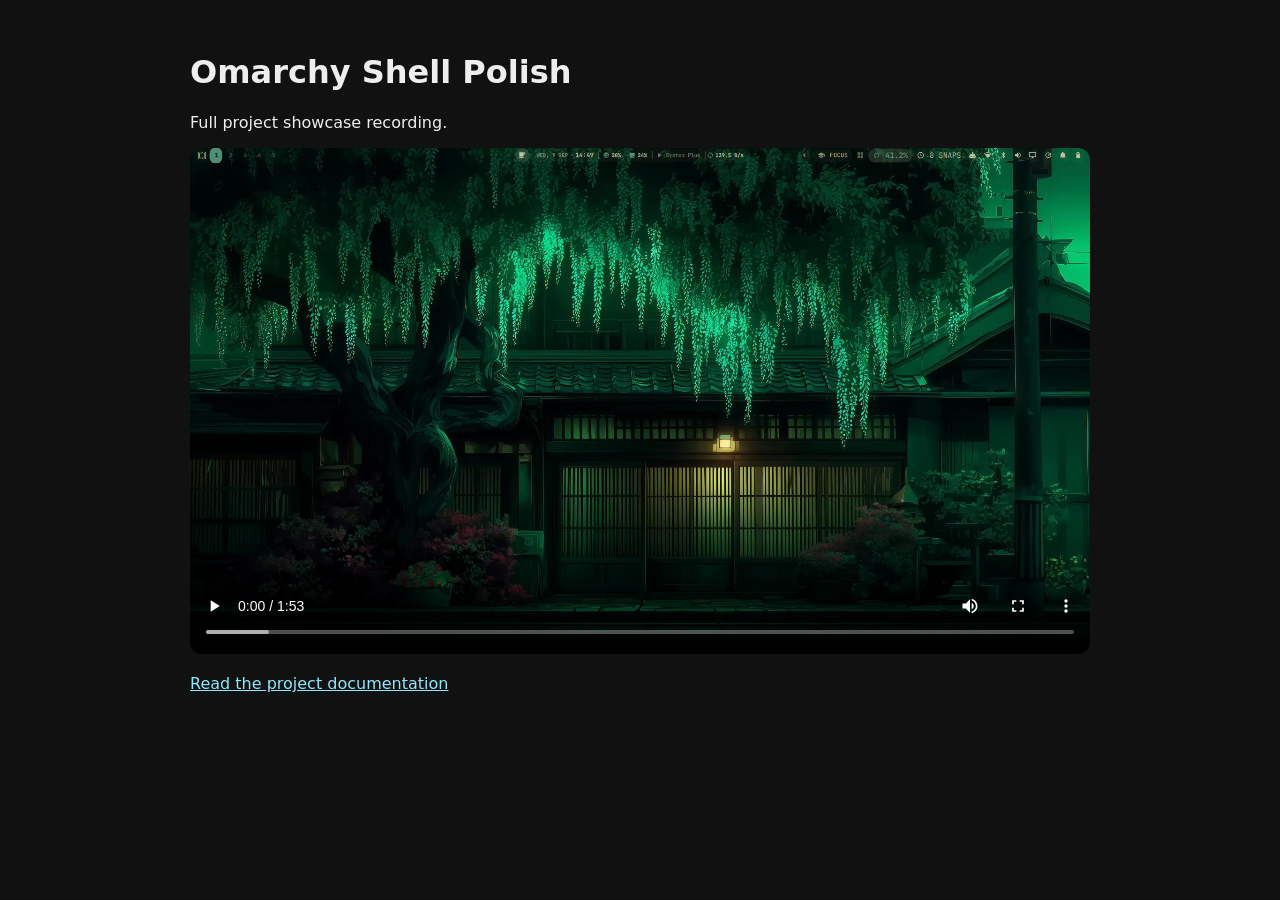
==== index.html @ e7af5253 "docs: add GitHub Pages showcase Co-authored-by: Copilot <223556219+Copilot@users.noreply.github.com>" ====
<!doctype html><html><head><meta charset="utf-8"><meta name="viewport" content="width=device-width,initial-scale=1"><title>Omarchy Shell Polish Showcase</title><style>body{font:16px system-ui;background:#111;color:#eee;max-width:900px;margin:auto;padding:32px}video{width:100%;border-radius:12px}a{color:#8be9fd}</style></head><body><h1>Omarchy Shell Polish</h1><p>Full project showcase recording.</p><video controls preload="metadata" playsinline><source src="assets/showcase/omarchy_intro_showcase.webm" type="video/webm"></video><p><a href="README.md">Read the project documentation</a></p></body></html>
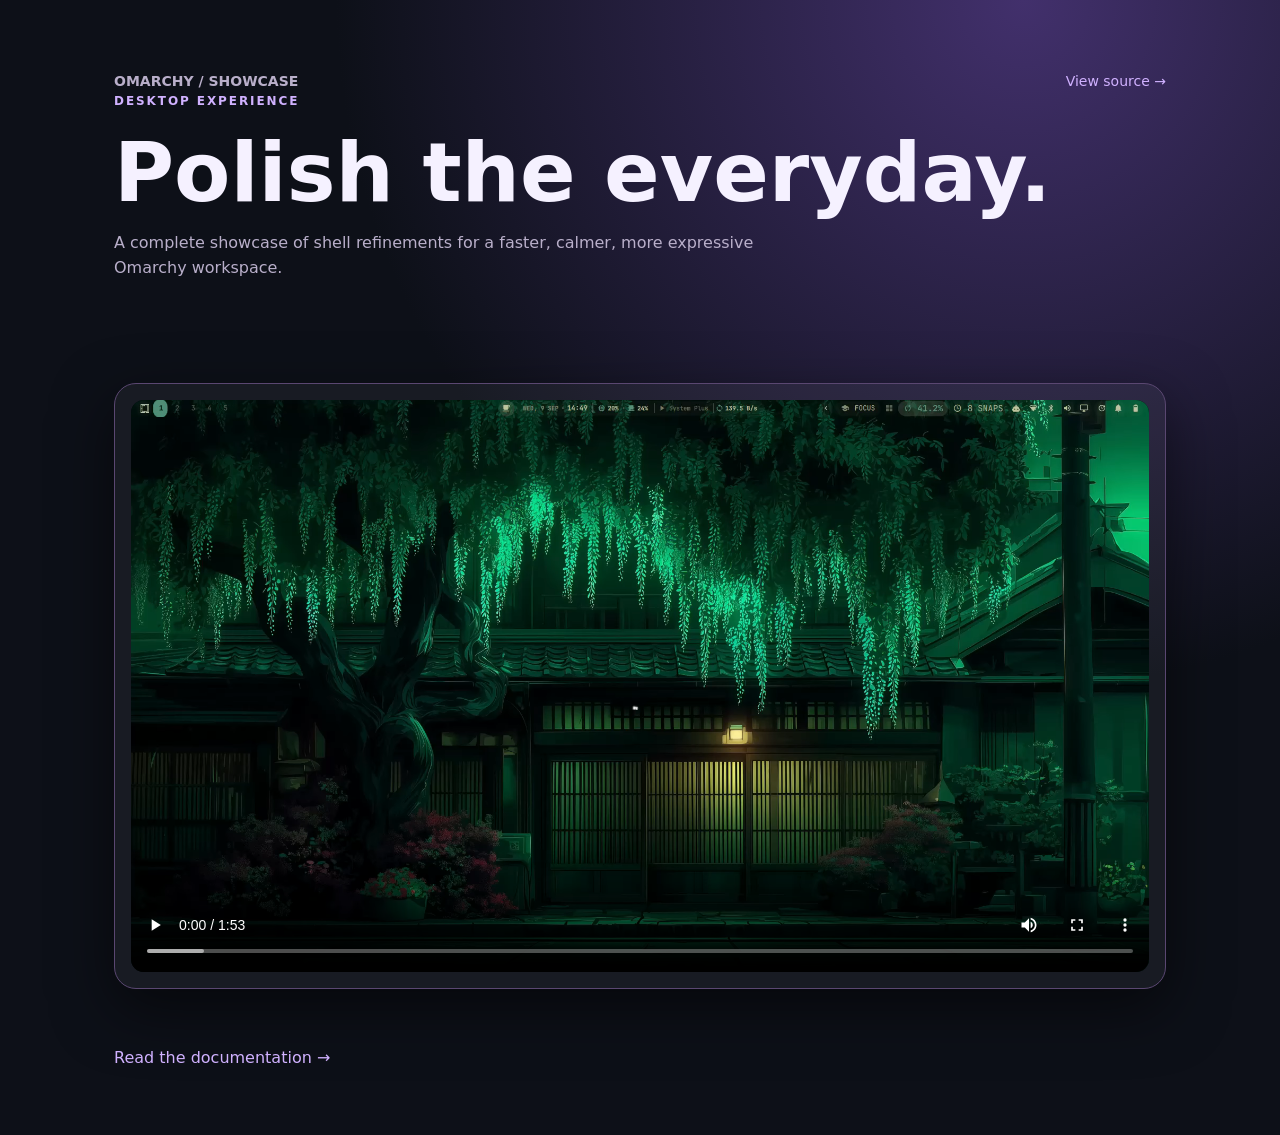
==== commit c2e5e49d: "docs: redesign GitHub Pages showcase Co-authored-by: Copilot <223556219+Copilot@users.noreply.github" ====
--- a/index.html
+++ b/index.html
@@ -1 +1 @@
-<!doctype html><html><head><meta charset="utf-8"><meta name="viewport" content="width=device-width,initial-scale=1"><title>Omarchy Shell Polish Showcase</title><style>body{font:16px system-ui;background:#111;color:#eee;max-width:900px;margin:auto;padding:32px}video{width:100%;border-radius:12px}a{color:#8be9fd}</style></head><body><h1>Omarchy Shell Polish</h1><p>Full project showcase recording.</p><video controls preload="metadata" playsinline><source src="assets/showcase/omarchy_intro_showcase.webm" type="video/webm"></video><p><a href="README.md">Read the project documentation</a></p></body></html>
+<!doctype html><html lang="en"><head><meta charset="utf-8"><meta name="viewport" content="width=device-width,initial-scale=1"><title>Omarchy Shell Polish</title><style>:root{color-scheme:dark}*{box-sizing:border-box}body{margin:0;background:radial-gradient(circle at 80% 0,#42306c,#0d1018 45%);color:#f5f1ff;font:16px/1.6 system-ui,sans-serif}header,main,footer{max-width:1100px;margin:auto;padding:28px 24px}header{padding-top:70px}nav{display:flex;justify-content:space-between;color:#b9afca;font-size:14px}a{color:#d0b1ff;text-decoration:none}.tag{color:#d0b1ff;letter-spacing:.16em;text-transform:uppercase;font-size:12px;font-weight:700}h1{font-size:clamp(42px,8vw,82px);line-height:1;margin:20px 0 12px}p{color:#b9afca;max-width:700px}.stage{margin-top:30px;background:#ffffff0c;border:1px solid #5a4771;padding:16px;border-radius:22px;box-shadow:0 20px 60px #0008}.stage video{width:100%;display:block;border-radius:13px;background:#05060a}footer{padding-bottom:64px}</style></head><body><header><nav><strong>OMARCHY / SHOWCASE</strong><a href="https://github.com/aarushdalal/omarchy-shell-polish">View source →</a></nav><div class="tag">Desktop experience</div><h1>Polish the everyday.</h1><p>A complete showcase of shell refinements for a faster, calmer, more expressive Omarchy workspace.</p></header><main><section class="stage"><video controls preload="metadata" playsinline><source src="assets/showcase/omarchy_intro_showcase.webm" type="video/webm">Your browser cannot play WebM.</video></section></main><footer><a href="README.md">Read the documentation →</a></footer></body></html>
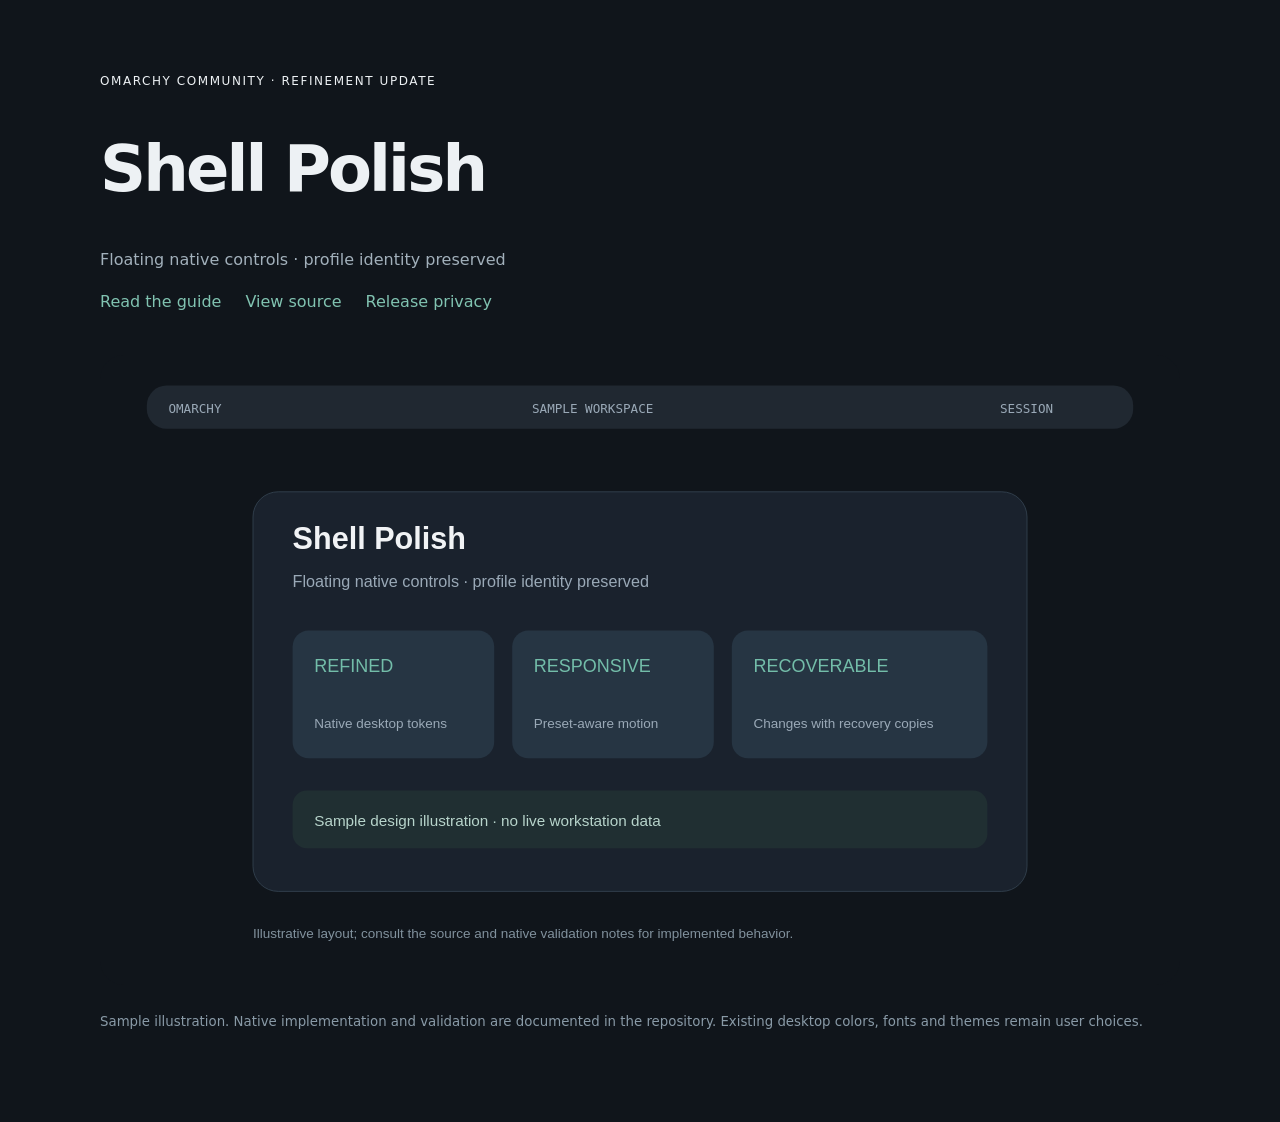
==== commit ea061352: "Refine native Omarchy and DaemonOS motion and session controls" ====
--- a/index.html
+++ b/index.html
@@ -1 +1,3 @@
-<!doctype html><html lang="en"><head><meta charset="utf-8"><meta name="viewport" content="width=device-width,initial-scale=1"><title>Omarchy Shell Polish</title><style>:root{color-scheme:dark}*{box-sizing:border-box}body{margin:0;background:radial-gradient(circle at 80% 0,#42306c,#0d1018 45%);color:#f5f1ff;font:16px/1.6 system-ui,sans-serif}header,main,footer{max-width:1100px;margin:auto;padding:28px 24px}header{padding-top:70px}nav{display:flex;justify-content:space-between;color:#b9afca;font-size:14px}a{color:#d0b1ff;text-decoration:none}.tag{color:#d0b1ff;letter-spacing:.16em;text-transform:uppercase;font-size:12px;font-weight:700}h1{font-size:clamp(42px,8vw,82px);line-height:1;margin:20px 0 12px}p{color:#b9afca;max-width:700px}.stage{margin-top:30px;background:#ffffff0c;border:1px solid #5a4771;padding:16px;border-radius:22px;box-shadow:0 20px 60px #0008}.stage video{width:100%;display:block;border-radius:13px;background:#05060a}footer{padding-bottom:64px}</style></head><body><header><nav><strong>OMARCHY / SHOWCASE</strong><a href="https://github.com/aarushdalal/omarchy-shell-polish">View source →</a></nav><div class="tag">Desktop experience</div><h1>Polish the everyday.</h1><p>A complete showcase of shell refinements for a faster, calmer, more expressive Omarchy workspace.</p></header><main><section class="stage"><video controls preload="metadata" playsinline><source src="assets/showcase/omarchy_intro_showcase.webm" type="video/webm">Your browser cannot play WebM.</video></section></main><footer><a href="README.md">Read the documentation →</a></footer></body></html>
+<!doctype html><html lang="en"><meta charset="utf-8"><meta name="viewport" content="width=device-width,initial-scale=1"><title>Shell Polish · Omarchy community</title>
+<style>body{margin:0;background:#10151b;color:#edf1f4;font:16px/1.6 system-ui,sans-serif}main{max-width:1080px;margin:auto;padding:72px 28px}p{color:#a2b0bb}h1{font-size:clamp(32px,6vw,64px);letter-spacing:-.045em;line-height:1.1}a{color:#81c3b1;text-decoration:none}nav{display:flex;gap:24px;flex-wrap:wrap}img{width:100%;border-radius:24px;margin-top:40px}small{color:#899aa7}.tag{letter-spacing:.13em;font-size:12px} @media(prefers-reduced-motion:no-preference){main{animation:enter .3s ease-out}@keyframes enter{from{opacity:0;transform:translateY(8px)}to{opacity:1;transform:none}}}</style>
+<main><div class="tag">OMARCHY COMMUNITY · REFINEMENT UPDATE</div><h1>Shell Polish</h1><p>Floating native controls · profile identity preserved</p><nav><a href="https://github.com/aarushdalal/omarchy-shell-polish#readme">Read the guide</a><a href="https://github.com/aarushdalal/omarchy-shell-polish/tree/main">View source</a><a href="https://github.com/aarushdalal/omarchy-shell-polish/blob/main/docs/RELEASE-PRIVACY.md">Release privacy</a></nav><img src="assets/showcase/preview.svg" alt="Sample design illustration"><p><small>Sample illustration. Native implementation and validation are documented in the repository. Existing desktop colors, fonts and themes remain user choices.</small></p></main></html>
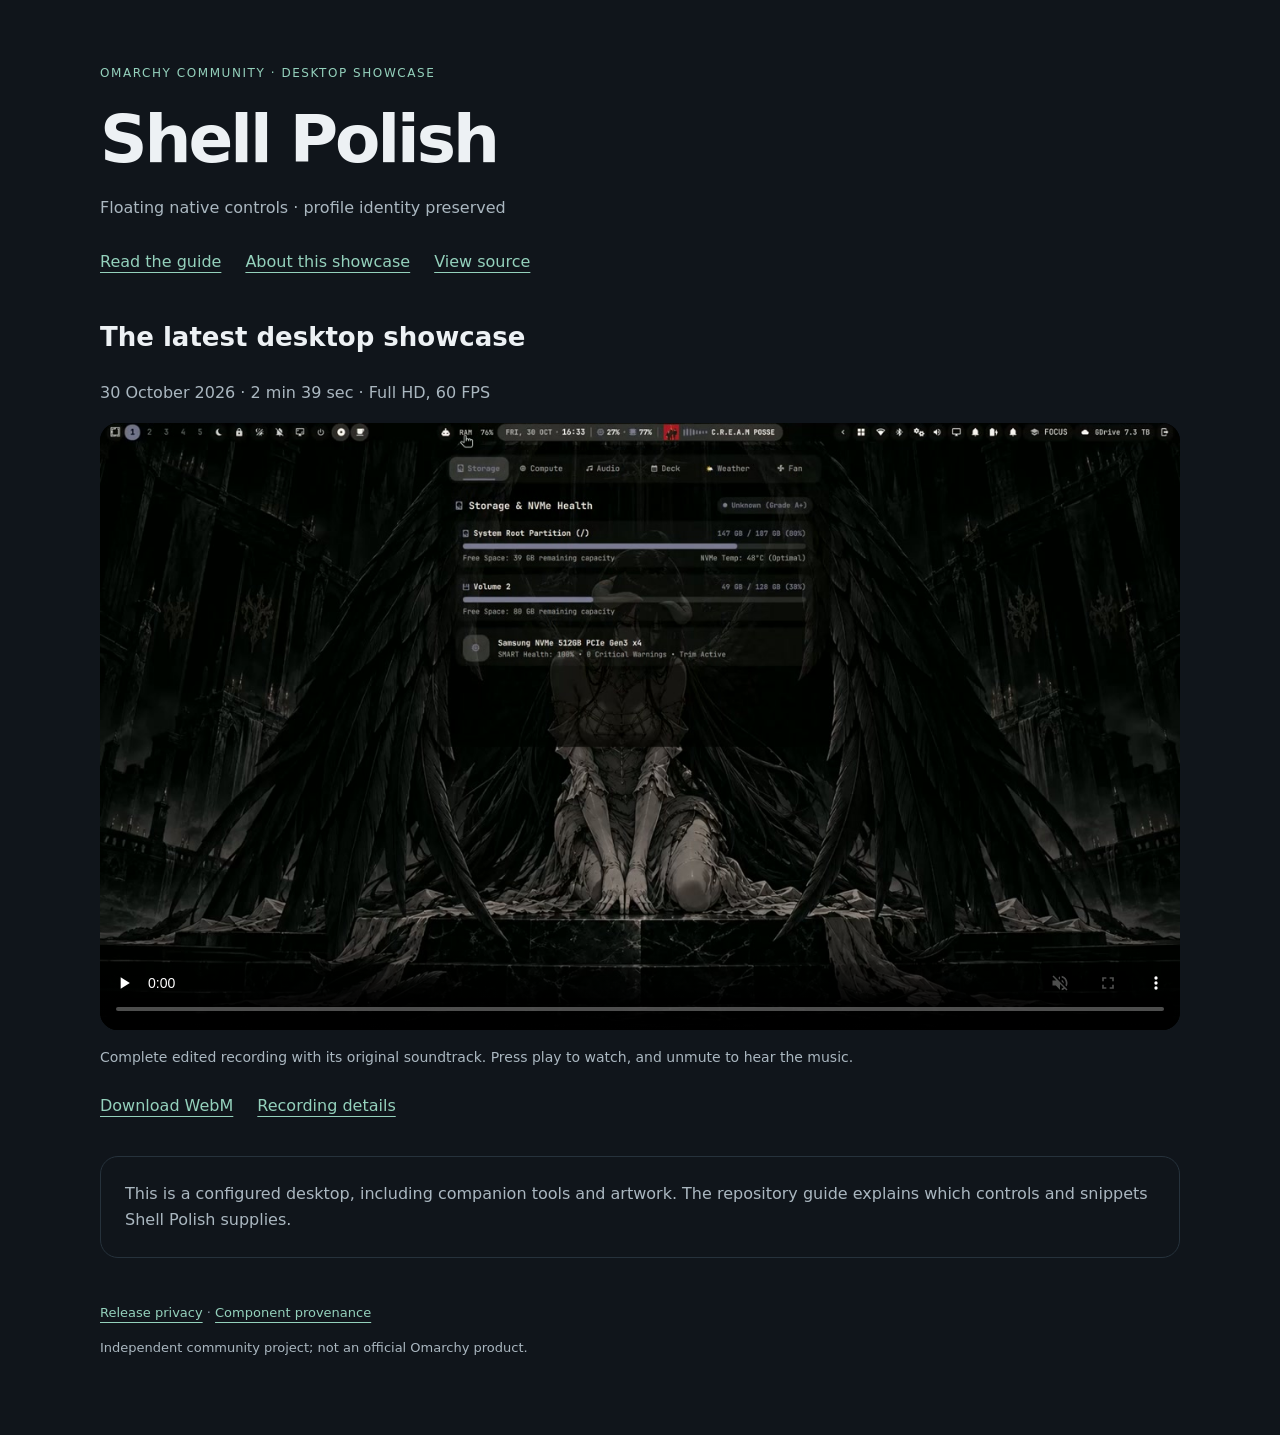
==== commit 39c0c3fc: "Refresh desktop showcase video and documentation with October 30 recording" ====
--- a/index.html
+++ b/index.html
@@ -1,3 +1,12 @@
-<!doctype html><html lang="en"><meta charset="utf-8"><meta name="viewport" content="width=device-width,initial-scale=1"><title>Shell Polish · Omarchy community</title>
-<style>body{margin:0;background:#10151b;color:#edf1f4;font:16px/1.6 system-ui,sans-serif}main{max-width:1080px;margin:auto;padding:72px 28px}p{color:#a2b0bb}h1{font-size:clamp(32px,6vw,64px);letter-spacing:-.045em;line-height:1.1}a{color:#81c3b1;text-decoration:none}nav{display:flex;gap:24px;flex-wrap:wrap}img{width:100%;border-radius:24px;margin-top:40px}small{color:#899aa7}.tag{letter-spacing:.13em;font-size:12px} @media(prefers-reduced-motion:no-preference){main{animation:enter .3s ease-out}@keyframes enter{from{opacity:0;transform:translateY(8px)}to{opacity:1;transform:none}}}</style>
-<main><div class="tag">OMARCHY COMMUNITY · REFINEMENT UPDATE</div><h1>Shell Polish</h1><p>Floating native controls · profile identity preserved</p><nav><a href="https://github.com/aarushdalal/omarchy-shell-polish#readme">Read the guide</a><a href="https://github.com/aarushdalal/omarchy-shell-polish/tree/main">View source</a><a href="https://github.com/aarushdalal/omarchy-shell-polish/blob/main/docs/RELEASE-PRIVACY.md">Release privacy</a></nav><img src="assets/showcase/preview.svg" alt="Sample design illustration"><p><small>Sample illustration. Native implementation and validation are documented in the repository. Existing desktop colors, fonts and themes remain user choices.</small></p></main></html>+<!doctype html>
+<html lang="en"><head><meta charset="utf-8"><meta name="viewport" content="width=device-width,initial-scale=1">
+<meta name="description" content="Watch the latest supplied Omarchy Shell Polish desktop showcase: floating controls, glass windows, terminal layouts, system panels and theme changes.">
+<title>Shell Polish · Latest desktop showcase</title><style>body{margin:0;background:#10151b;color:#edf1f4;font:16px/1.65 system-ui,sans-serif}main{max-width:1080px;margin:auto;padding:64px 26px}h1{font-size:clamp(34px,6vw,66px);line-height:1.08;letter-spacing:-.045em;margin:20px 0}h2{font-size:26px}p,li{color:#aab7c0}a{color:#94d1bc;text-underline-offset:5px}nav{display:flex;gap:24px;flex-wrap:wrap;margin:28px 0 40px}.tag{font-size:12px;letter-spacing:.13em;color:#94d1bc}video{display:block;width:100%;aspect-ratio:16/9;background:#000;border-radius:18px}figure{margin:0}figcaption{color:#aab7c0;font-size:14px;margin:16px 0 24px}.links{display:flex;gap:24px;flex-wrap:wrap}.scope{border:1px solid #26323c;border-radius:18px;padding:24px;margin-top:36px}.scope p{margin:0}footer{font-size:13px;margin-top:44px;color:#899aa7} @media(prefers-reduced-motion:no-preference){main{animation:enter .3s ease-out}@keyframes enter{from{opacity:0;transform:translateY(8px)}to{opacity:1;transform:none}}}</style></head>
+<body><main><div class="tag">OMARCHY COMMUNITY · DESKTOP SHOWCASE</div><h1>Shell Polish</h1><p>Floating native controls · profile identity preserved</p>
+<nav aria-label="Project links"><a href="https://github.com/aarushdalal/omarchy-shell-polish#readme">Read the guide</a><a href="https://github.com/aarushdalal/omarchy-shell-polish/blob/main/docs/SHOWCASE.md">About this showcase</a><a href="https://github.com/aarushdalal/omarchy-shell-polish/tree/main">View source</a></nav>
+<section id="showcase" aria-labelledby="showcase-title"><h2 id="showcase-title">The latest desktop showcase</h2><p>30 October 2026 · 2 min 39 sec · Full HD, 60 FPS</p>
+<figure><video controls muted playsinline preload="none" poster="assets/showcase/desktop-showcase-2026-10-30.jpg" aria-label="Latest Omarchy Shell Polish desktop showcase"><source src="assets/showcase/desktop-showcase-2026-10-30.webm" type="video/webm">Your browser cannot play this WebM. <a href="assets/showcase/desktop-showcase-2026-10-30.webm">Download the recording</a>.</video><figcaption>Complete edited recording with its original soundtrack. Press play to watch, and unmute to hear the music.</figcaption></figure>
+<div class="links"><a href="assets/showcase/desktop-showcase-2026-10-30.webm" download>Download WebM</a><a href="https://github.com/aarushdalal/omarchy-shell-polish/blob/main/docs/SHOWCASE.md">Recording details</a></div></section>
+<div class="scope"><p>This is a configured desktop, including companion tools and artwork. The repository guide explains which controls and snippets Shell Polish supplies.</p></div>
+<footer><a href="https://github.com/aarushdalal/omarchy-shell-polish/blob/main/docs/RELEASE-PRIVACY.md">Release privacy</a> · <a href="https://github.com/aarushdalal/omarchy-shell-polish/blob/main/docs/COMPONENT-PROVENANCE.md">Component provenance</a><p>Independent community project; not an official Omarchy product.</p></footer>
+</main></body></html>
